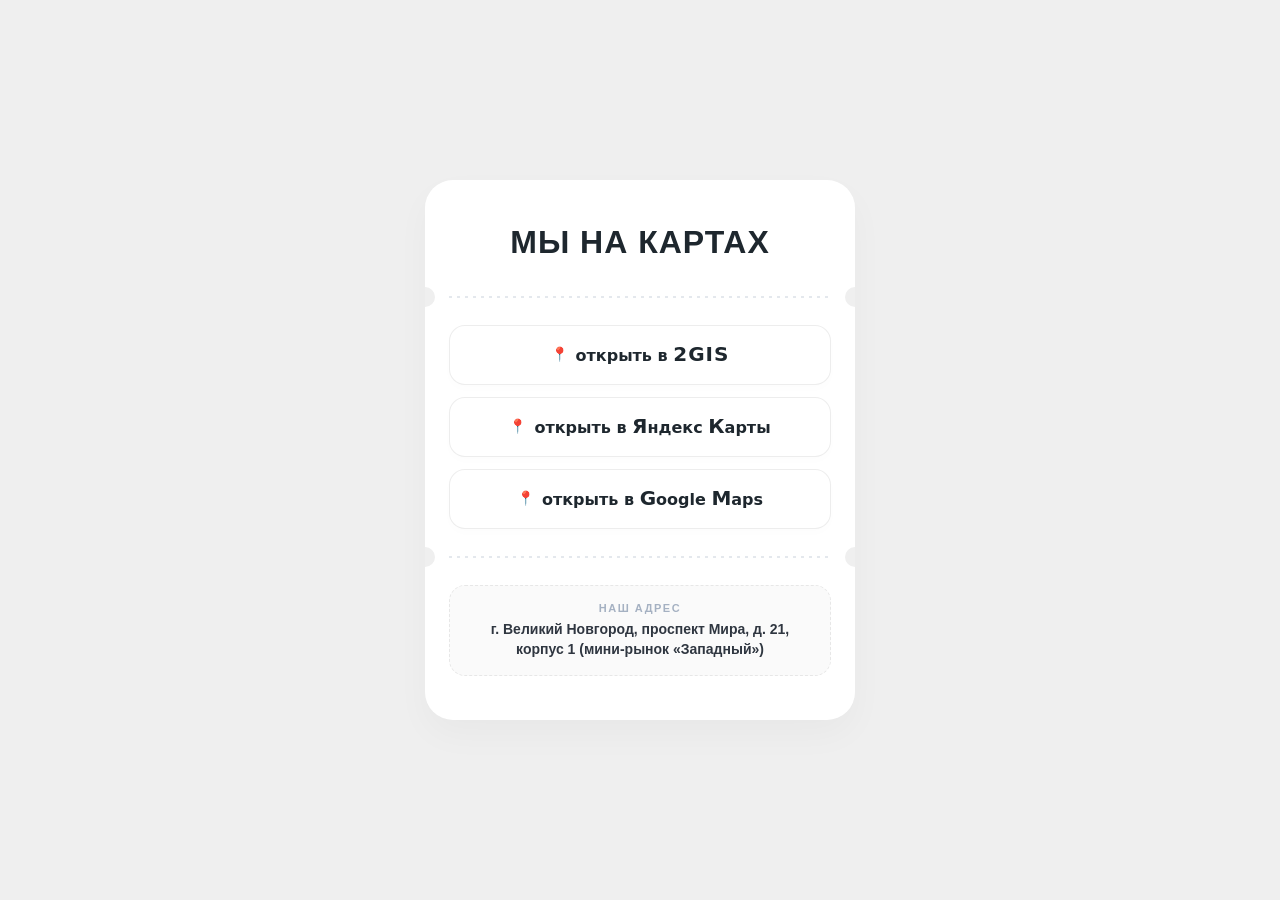
==== maps.html @ e031598d "Add files via upload" ====
<!DOCTYPE html>
<html lang="ru">
<head>
    <meta charset="UTF-8">
    <meta name="viewport" content="width=device-width, initial-scale=1.0, viewport-fit=cover">
    <title>MAVKA | Как нас найти</title>

    <!-- Определяем качество интернета ДО загрузки картинок.
         net-slow  — слабая связь: значки не летают, следов нет.
         net-awful — совсем плохая связь (2G / экономия трафика): значки не грузятся вообще. -->
    <script>
        (function () {
            var c = navigator.connection || navigator.mozConnection || navigator.webkitConnection;
            var t = c && c.effectiveType;
            var awful = !!c && (c.saveData || t === 'slow-2g' || t === '2g' || (c.downlink && c.downlink < 0.4));
            var slow = awful || (!!c && (t === '3g' || (c.downlink && c.downlink < 1.2) || (c.rtt && c.rtt > 600)));
            var d = document.documentElement;
            if (awful) d.classList.add('net-awful');
            if (slow) d.classList.add('net-slow');
            window.__net = { awful: awful, slow: slow, imgSlow: false };
        })();
    </script>

    <!-- Шрифт Soyuz Grotesk: прямое подключение CSS с CDN (вместо сломанного @import) -->
    <link rel="preconnect" href="https://fonts.cdnfonts.com" crossorigin>
    <link rel="stylesheet" href="https://fonts.cdnfonts.com/css/soyuz-grotesk" media="print" onload="this.media='all'">
    <noscript><link rel="stylesheet" href="https://fonts.cdnfonts.com/css/soyuz-grotesk"></noscript>

    <style>
        :root {
            --accent: #dedf8b;                          /* тот самый «красивый зелёный» при наведении */
            --ink: #1e272e;
            --s: clamp(70px, 21vw, 100px);              /* базовый размер значка (зависит от ширины экрана) */
            --cpad: clamp(16px, 5vw, 24px);             /* внутренний отступ карточки */
        }

        * { -webkit-tap-highlight-color: transparent; }

        html { -webkit-text-size-adjust: 100%; text-size-adjust: 100%; overflow-x: hidden; }

        body {
            font-family: 'Segoe UI', Tahoma, Geneva, Verdana, sans-serif;
            /* Тот самый чистый светлый оттенок #efefef */
            background-color: #efefef;
            margin: 0;
            /* по бокам оставляем место, чтобы увеличенные значки не уходили за экран */
            padding: max(40px, env(safe-area-inset-top)) calc(var(--s) * 0.55 + 6px)
                     max(40px, env(safe-area-inset-bottom));
            display: flex;
            justify-content: center;
            align-items: center;
            min-height: 100vh;
            min-height: 100dvh;
            box-sizing: border-box;
            overflow-x: hidden;
        }

        /* Общий контейнер для карточки и летающего 3D-декора */
        .page-wrapper {
            position: relative;
            z-index: 1;
            width: 100%;
            max-width: 430px;
        }

        /* Главная белая карточка-билет.
           overflow НЕ скрываем: значки привязаны к её секциям и выходят за края.
           Боковые вырезы обрезаются самой линией перфорации (см. ниже). */
        .container {
            width: 100%;
            background: #ffffff;
            padding: 44px var(--cpad);
            border-radius: 28px;
            box-shadow: 0 15px 35px rgba(0, 0, 0, 0.03);
            box-sizing: border-box;
            position: relative;
            z-index: 2;
        }

        /* Верхний заголовок */
        .brand-header-group {
            margin-bottom: 24px;
            text-align: center;
        }

        .brand-title {
            font-family: 'Soyuz Grotesk', 'Arial Black', sans-serif;
            font-size: clamp(24px, 7.4vw, 32px);
            font-weight: 900;
            text-transform: uppercase;
            letter-spacing: 1px;
            color: var(--ink);
            margin: 0;
        }

        /* Линия перфорации с «укусами» по краям. Две линии = четыре выреза */
        .ticket-perforation {
            display: block;
            height: 24px;
            margin: 16px calc(var(--cpad) * -1) !important;
            position: relative;
            background: transparent;
            overflow: hidden;              /* обрезает вырезы ровно по краю карточки */
        }

        .ticket-perforation::before {
            content: '';
            position: absolute;
            left: var(--cpad);
            right: var(--cpad);
            top: 50%;
            transform: translateY(-50%);
            height: 2px;
            background-image: linear-gradient(to right, #a5b1c2 35%, transparent 35%);
            background-size: 8px 2px;
            background-repeat: repeat-x;
            opacity: 0.3;
        }

        /* Вырезы сливаются с фоном #efefef */
        .ticket-perforation::after, .ticket-perforation-right {
            content: '';
            position: absolute;
            top: 50%;
            transform: translate(-50%, -50%);
            width: 20px;
            height: 20px;
            background: #efefef;
            border-radius: 50%;
        }
        .ticket-perforation::after { left: 0; }
        .ticket-perforation-right { right: -20px; }

        /* Блок с кнопками-плашками (от него отсчитываются значки карт) */
        .links-wrapper {
            position: relative;
            display: flex;
            flex-direction: column;
            gap: 12px;
        }

        /* Стиль плашек выбора: текст строго по центру */
        .link-btn {
            font-family: 'Segoe UI', system-ui, sans-serif;
            display: flex;
            align-items: center;
            justify-content: center;
            text-align: center;
            gap: 8px;
            padding: 18px 10px;
            text-decoration: none;
            background: #ffffff;
            color: var(--ink);
            font-size: clamp(12px, 3.5vw, 16px);   /* подпись подстраивается под ширину экрана */
            font-weight: 700;
            line-height: 1.25;
            border-radius: 16px;
            border: 1px solid rgba(0, 0, 0, 0.07);
            box-shadow: 0 4px 10px rgba(0, 0, 0, 0.01);
            transition: background-color 0.3s ease, border-color 0.3s ease,
                        box-shadow 0.3s ease, transform 0.3s ease;
            cursor: pointer;
            box-sizing: border-box;
            min-width: 0;
        }

        /* Иконка-пин внутри плашки */
        .link-btn::before {
            content: '📍';
            font-size: 14px;
        }

        /* Подпись целиком одним блоком, чтобы flex не разрывал слова */
        .link-btn .label { display: inline-block; text-wrap: balance; }
        /* 2GIS: заглавные и крупнее */
        .link-btn .big {
            font-size: 1.25em;
            letter-spacing: 0.05em;
            text-transform: uppercase;
            line-height: 1;
                }
        /* Яндекс Карты / Google Maps: первые буквы крупнее */
        .link-btn .cap {
            font-size: 1.25em;
            line-height: 1;
                   }

        /* Наведение и тап: тот же красивый #dedf8b, что и на основном сайте, текст остаётся тёмным */
        .link-btn:hover,
        .link-btn:focus-visible,
        .link-btn:active {
            background-color: #dedf8b !important;
            color: #1e272e !important;
            border-color: rgba(30, 39, 46, 0.12);
        }
        .link-btn:hover,
        .link-btn:focus-visible {
            box-shadow: 0 8px 20px rgba(222, 223, 139, 0.45);
            transform: translateY(-2px);
            outline: none;
        }
        .link-btn:active { transform: translateY(1px); }

        /* Нижнее окошко с адресом */
        .address-block {
            background: rgba(0, 0, 0, 0.02);
            border-radius: 16px;
            padding: 16px 20px;
            text-align: center;
            border: 1px dashed rgba(0, 0, 0, 0.08);
        }

        .address-title {
            font-size: 11px;
            text-transform: uppercase;
            letter-spacing: 1.5px;
            color: #a5b1c2;
            font-weight: 700;
            margin-bottom: 6px;
        }

        .address-text {
            font-size: 14px;
            color: #2f3640;
            line-height: 1.4;
            font-weight: 600;
        }

        /* ==========================================================================
           ЗНАЧКИ: плавное парение (+ 3D-разворот у значков карт)
           Три слоя, чтобы анимации не перебивали друг друга:
           .decor-container — место на странице,
           .decor-float     — плавное парение (translate + rotate),
           .decor-card      — разворот на 180° при наведении (только у .flip).
           Значки карт привязаны к блоку кнопок, поэтому не закрывают вырезы на линиях.
           ========================================================================== */
        .decor-container {
            position: absolute;
            width: var(--s);
            height: var(--s);
            z-index: 3;                /* все значки поверх белой карточки */
            pointer-events: none;
            opacity: 0;
            transition: opacity 0.6s ease;
        }
        .decor-container.is-ready { opacity: 1; }

        .decor-float {
            width: 100%;
            height: 100%;
            perspective: 600px;
            will-change: translate, rotate;
            /* две независимые медленные волны с разным периодом — движение выглядит живым, без рывков */
            animation:
                drift  var(--dur, 7s)  ease-in-out var(--del, 0s) infinite alternate,
                sway   var(--rdur, 9s) ease-in-out var(--del, 0s) infinite alternate;
        }

        .decor-card {
            width: 100%;
            height: 100%;
            position: relative;
            transform-style: preserve-3d;
            transition: transform 0.85s cubic-bezier(0.45, 0.05, 0.2, 1);
            will-change: transform;
        }

        .face {
            position: absolute;
            inset: 0;
            -webkit-backface-visibility: hidden;
            backface-visibility: hidden;
            display: flex;
            justify-content: center;
            align-items: center;
        }
        .face img {
            width: 100%;
            height: 100%;
            object-fit: contain;
            filter: drop-shadow(0 8px 16px rgba(0, 0, 0, 0.08));
            -webkit-user-drag: none;
        }
        .face.back { transform: rotateY(180deg); }

        @keyframes drift {
            from { translate: 0 0; }
            to   { translate: var(--ax, 6px) var(--ay, -12px); }
        }
        @keyframes sway {
            from { rotate: var(--r0, -3deg); }
            to   { rotate: var(--r1, 4deg); }
        }

        /* Позиции (размеры считаются от --s, то есть от ширины экрана).
           Значки внутри блока кнопок сдвигаем ещё на --cpad, чтобы они стояли от края карточки. */

        /* i1 — Клевер, левый верхний угол карточки (не меняется) */
        .i1 { width: calc(var(--s) * 1.1);  height: calc(var(--s) * 1.1);
              top: calc(var(--s) * -0.35);  left: calc(var(--s) * -0.38);
              --dur: 7.5s; --rdur: 10s; --del: 0s;     --ax: 5px;  --ay: -11px; --r0: -4deg; --r1: 3deg; }

        /* i2 — 2ГИС, слева у кнопок, крупнее остальных (меняется) */
        .i2 { width: calc(var(--s) * 1.2); height: calc(var(--s) * 1.2);
              top: 2px; left: calc(var(--cpad) * -1 - var(--s) * 0.55);
              --dur: 8.5s; --rdur: 11s; --del: -2s;    --ax: -6px; --ay: -13px; --r0: 3deg;  --r1: -4deg; }

        /* i3 — Яндекс, справа вверху у кнопок (меняется) */
        .i3 { top: 0; right: calc(var(--cpad) * -1 - var(--s) * 0.42);
              --dur: 6.5s; --rdur: 9s;  --del: -3.5s;  --ax: 7px;  --ay: -10px; --r0: -3deg; --r1: 5deg; }

        /* i4 — Плюс, слева на уровне кнопки Google, как и был (не меняется) */
        .i4 { width: calc(var(--s) * 0.88); height: calc(var(--s) * 0.88);
              bottom: -8px; left: calc(var(--cpad) * -1 - var(--s) * 0.4);
              --dur: 9s;   --rdur: 12s; --del: -5s;    --ax: 5px;  --ay: -12px; --r0: 4deg;  --r1: -3deg; }

        /* i5 — Google, справа внизу у кнопок (меняется) */
        .i5 { bottom: -2px; right: calc(var(--cpad) * -1 - var(--s) * 0.42);
              --dur: 7s;   --rdur: 10.5s; --del: -1s;  --ax: -5px; --ay: -11px; --r0: -4deg; --r1: 4deg; }

        /* i6 — дополнительный клевер, правый верхний угол карточки (не меняется) */
        .i6 { width: calc(var(--s) * 0.8);  height: calc(var(--s) * 0.8);
              top: calc(var(--s) * -0.3);   right: calc(var(--s) * -0.34);
              --dur: 8s;   --rdur: 11.5s; --del: -2.5s; --ax: -5px; --ay: -10px; --r0: 5deg; --r1: -3deg; }

        /* i7 — дополнительный клевер, правый нижний угол карточки, чуть приподнят (не меняется) */
        .i7 { width: calc(var(--s) * 0.8);  height: calc(var(--s) * 0.8);
              bottom: calc(var(--s) * -0.14); right: calc(var(--s) * -0.36);
              --dur: 9.5s; --rdur: 10s;  --del: -4s;   --ax: 5px;  --ay: -9px;  --r0: -5deg; --r1: 3deg; }

        /* Совсем плохой интернет: значков нет вообще. Слабый интернет / «меньше движения»: значки стоят на месте */
        html.net-awful .decor-container { display: none; }
        html.net-slow .decor-float { animation: none; }
        @media (prefers-reduced-motion: reduce) {
            .decor-float { animation: none; }
            .decor-card, .link-btn { transition-duration: 0.01s; }
        }

        /* ==========================================================================
           СЛЕДЫ НА ФОНЕ: обувь, птичьи лапки, кошачьи лапки, копыта.
           Длина троп и их количество считаются от размера экрана (в скрипте).
           Появляются цепочкой и плавно тают. Только при хорошем интернете.
           ========================================================================== */
        .trails {
            position: fixed;
            inset: 0;
            z-index: 0;
            pointer-events: none;
            overflow: hidden;
        }
        .print {
            position: absolute;
            color: #6f7a85;
            opacity: 0;
            animation: printLife var(--life, 5200ms) ease-in-out both;
        }
        .print svg { display: block; }
        @keyframes printLife {
            0%   { opacity: 0; }
            18%  { opacity: 0.24; }
            60%  { opacity: 0.24; }
            100% { opacity: 0; }
        }
        html.net-slow .trails, html.net-awful .trails { display: none; }
        @media (prefers-reduced-motion: reduce) { .trails { display: none; } }
    </style>
</head>
<body>

    <!-- Формы следов (рисуются прямо в коде, из интернета ничего не грузится) -->
    <svg width="0" height="0" style="position:absolute" aria-hidden="true" focusable="false">
        <!-- подошва человека -->
        <symbol id="p-shoe" viewBox="0 0 20 35">
            <path fill="currentColor" d="M10 1c4.6 0 7.5 5 7.5 12 0 4.5-2 7.5-3.5 9H6C4.5 20.5 2.5 17.5 2.5 13 2.5 6 5.4 1 10 1z"/>
            <path fill="currentColor" d="M6.5 25.5c0-1.2 1.6-1.8 3.5-1.8s3.5.6 3.5 1.8c0 3-.8 8.5-3.5 8.5s-3.5-5.5-3.5-8.5z"/>
        </symbol>
        <!-- птичья лапка -->
        <symbol id="p-bird" viewBox="0 0 24 24">
            <path fill="none" stroke="currentColor" stroke-width="2" stroke-linecap="round" d="M12 15V2M12 15L4 7M12 15L20 7M12 15v7"/>
        </symbol>
        <!-- кошачья лапка -->
        <symbol id="p-cat" viewBox="0 0 24 24">
            <ellipse fill="currentColor" cx="12" cy="17" rx="5.5" ry="4.5"/>
            <circle fill="currentColor" cx="5.5" cy="11" r="2.2"/>
            <circle fill="currentColor" cx="9.5" cy="6.5" r="2.3"/>
            <circle fill="currentColor" cx="14.5" cy="6.5" r="2.3"/>
            <circle fill="currentColor" cx="18.5" cy="11" r="2.2"/>
        </symbol>
        <!-- раздвоенное копыто -->
        <symbol id="p-hoof" viewBox="0 0 24 24">
            <path fill="currentColor" d="M10 3c-3 0-5 4-5 9s1.5 8 4 9c1 .4 1.5-.5 1.5-1.5V5c0-1.2-.2-2-.5-2z"/>
            <path fill="currentColor" d="M14 3c3 0 5 4 5 9s-1.5 8-4 9c-1 .4-1.5-.5-1.5-1.5V5c0-1.2.2-2 .5-2z"/>
        </symbol>
    </svg>

    <div class="trails" id="trails" aria-hidden="true"></div>

    <div class="page-wrapper">

        <!-- Основной контент карточки. Значки лежат внутри секций, к которым привязаны.
             Прямые ссылки лежат в data-src: так на совсем плохом интернете они вообще не запрашиваются -->
        <div class="container">

            <!-- i1: клевер (не меняется) -->
            <div class="decor-container i1" aria-hidden="true">
                <div class="decor-float"><div class="decor-card">
                    <div class="face front"><img data-src="https://i.ibb.co/HpDCHxXK/image.png" alt=""></div>
                </div></div>
            </div>

            <!-- i6: доп. клевер (не меняется) -->
            <div class="decor-container i6" aria-hidden="true">
                <div class="decor-float"><div class="decor-card">
                    <div class="face front"><img data-src="https://i.ibb.co/HpDCHxXK/image.png" alt=""></div>
                </div></div>
            </div>

            <!-- i7: доп. клевер (не меняется) -->
            <div class="decor-container i7" aria-hidden="true">
                <div class="decor-float"><div class="decor-card">
                    <div class="face front"><img data-src="https://i.ibb.co/HpDCHxXK/image.png" alt=""></div>
                </div></div>
            </div>

            <div class="brand-header-group">
                <h1 class="brand-title">мы на картах</h1>
            </div>

            <!-- ЛИНИЯ 1 -->
            <div class="ticket-perforation"><div class="ticket-perforation-right"></div></div>

            <!-- СПИСОК КАРТ. data-logo — картинка, в которую превращаются значки карт при наведении -->
            <div class="links-wrapper">

                <!-- i4: плюсик (не меняется), слева на уровне кнопки Google -->
                <div class="decor-container i4" aria-hidden="true">
                    <div class="decor-float"><div class="decor-card">
                        <div class="face front"><img data-src="https://i.ibb.co/hxLq6kHY/image.png" alt=""></div>
                    </div></div>
                </div>

                <!-- i2: 2ГИС (меняется) -->
                <div class="decor-container i2 flip" aria-hidden="true">
                    <div class="decor-float"><div class="decor-card">
                        <div class="face front"><img data-src="https://i.ibb.co/Q77zjGT3/2.png" alt=""></div>
                        <div class="face back"><img data-src="https://i.ibb.co/Q77zjGT3/2.png" alt=""></div>
                    </div></div>
                </div>

                <!-- i3: Яндекс (меняется) -->
                <div class="decor-container i3 flip" aria-hidden="true">
                    <div class="decor-float"><div class="decor-card">
                        <div class="face front"><img data-src="https://i.ibb.co/Dg70qRtT/image.png" alt=""></div>
                        <div class="face back"><img data-src="https://i.ibb.co/Dg70qRtT/image.png" alt=""></div>
                    </div></div>
                </div>

                <!-- i5: Google (меняется) -->
                <div class="decor-container i5 flip" aria-hidden="true">
                    <div class="decor-float"><div class="decor-card">
                        <div class="face front"><img data-src="https://i.ibb.co/FLQVkh8W/image.png" alt=""></div>
                        <div class="face back"><img data-src="https://i.ibb.co/FLQVkh8W/image.png" alt=""></div>
                    </div></div>
                </div>

                <a href="https://2gis.ru/v_novgorod/firm/70000001055777102?m=31.235505%2C58.531176%2F18.86" target="_blank" rel="noopener" class="link-btn" data-type="2gis"
                   data-logo="https://i.ibb.co/Q77zjGT3/2.png"><span class="label">открыть в <span class="big">2GIS</span></span></a>
                <a href="https://yandex.ru/maps/org/shaik_53/170111741897/?ll=31.235458%2C58.531254&z=15" target="_blank" rel="noopener" class="link-btn" data-type="yandex"
                   data-logo="https://i.ibb.co/Dg70qRtT/image.png"><span class="label">открыть в <span class="cap">Я</span>ндекс <span class="cap">К</span>арты</span></a>
                <a href="https://www.google.ru/maps/@58.5311487,31.2354546,64m/data=!3m1!1e3?hl=ru&entry=ttu&g_ep=EgoyMDI2MTEwOC4wIKXMDSoASAFQAw%3D%3D" target="_blank" rel="noopener" class="link-btn" data-type="google"
                   data-logo="https://i.ibb.co/FLQVkh8W/image.png"><span class="label">открыть в <span class="cap">G</span>oogle <span class="cap">M</span>aps</span></a>
            </div>

            <!-- ЛИНИЯ 2 -->
            <div class="ticket-perforation"><div class="ticket-perforation-right"></div></div>

            <!-- БЛОК С АДРЕСОМ -->
            <div class="address-block">
                <div class="address-title">Наш адрес</div>
                <div class="address-text">
                    г. Великий Новгород, проспект Мира, д. 21,        
корпус 1 (мини-рынок «Западный»)
                </div>
            </div>

        </div>
    </div>

    <script>
        (function () {
            var net = window.__net || {};
            var reduceMotion = window.matchMedia('(prefers-reduced-motion: reduce)').matches;
            var DUR = 850, STAGGER = 50;        // длительность разворота и «волна» между значками, мс

            function rnd(a, b) { return a + Math.random() * (b - a); }

            var all = [].slice.call(document.querySelectorAll('.decor-container'));
            // крутятся только значки карт; клевер и плюсик никогда не меняются
            var flips = all.filter(function (c) { return c.classList.contains('flip'); });
            var cards = flips.map(function (c) { return c.querySelector('.decor-card'); });
            var faces = cards.map(function (c) { return [c.querySelector('.front img'), c.querySelector('.back img')]; });
            var originals = faces.map(function (f) { return f[0].getAttribute('data-src'); });

            /* ───── Загрузка значков (не грузим при совсем плохом интернете) ───── */
            if (!net.awful) {
                all.forEach(function (box) {
                    var t0 = performance.now();
                    var imgs = [].slice.call(box.querySelectorAll('img[data-src]'));
                    imgs[0].onload = function () {
                        if (performance.now() - t0 > 2500) net.imgSlow = true;   // грузились долго = слабая связь
                        box.classList.add('is-ready');
                    };
                    imgs.forEach(function (img) { img.src = img.getAttribute('data-src'); });
                });
                // заранее прогреваем логотипы карт, чтобы при развороте они уже были в кэше
                [].forEach.call(document.querySelectorAll('.link-btn[data-logo]'), function (b) {
                    new Image().src = b.getAttribute('data-logo');
                });
            }

            /* Можно ли крутить значки.
               Раньше разворот выключался по оценке скорости связи (в том числе «картинки грузились долго»),
               и после первого круга значки переставали крутиться. Теперь вращение зависит только от того,
               загрузились ли сами значки: сам разворот трафика не требует. */
            function canFlip() {
                if (!flips.length || reduceMotion || net.awful) return false;
                return faces.every(function (f) { return f[0].complete && f[0].naturalWidth > 0; });
            }

            /* ───── Разворот: значки карт одновременно превращаются в логотип выбранной карты ─────
               Каждый разворот всегда +180° в одну сторону, а новая картинка ставится на ту сторону,
               которая сейчас скрыта, поэтому подмены не видно. */
            var angle = 0, current = null, desired = null, busy = false, locked = false;
            var waiters = [], leaveTimer = null, gone = false;

            function logoFor(type) {
                var b = document.querySelector('.link-btn[data-type="' + type + '"]');
                return b ? b.getAttribute('data-logo') : null;
            }

            function settle() {
                if (busy || current !== desired) return;
                var list = waiters; waiters = [];
                list.forEach(function (fn) { fn(); });
            }

            function step() {
                if (busy) return;
                if (current === desired) { settle(); return; }
                busy = true;
                current = desired;
                var hidden = (angle / 180 + 1) % 2;               // сторона, которая станет видимой после разворота
                var url = current ? logoFor(current) : null;
                cards.forEach(function (card, i) {
                    faces[i][hidden].src = url || originals[i];
                });
                angle += 180;
                cards.forEach(function (card, i) {
                    card.style.transitionDelay = (i * STAGGER) + 'ms';
                    card.style.transform = 'rotateY(' + angle + 'deg)';
                });
                setTimeout(function () {
                    busy = false;
                    step();
                }, DUR + (cards.length - 1) * STAGGER + 30);
            }

            function setDesired(type) {
                if (locked) return;
                if (type && !canFlip()) return;   // «вернуть как было» разрешено всегда, чтобы значки не застревали
                desired = type;
                step();
            }

            function go(href) {
                if (gone) return;
                gone = true;
                window.location.href = href;
            }

            [].forEach.call(document.querySelectorAll('.link-btn'), function (btn) {
                var type = btn.getAttribute('data-type');

                function enter() { clearTimeout(leaveTimer); setDesired(type); }
                function leave() {
                    clearTimeout(leaveTimer);
                    // небольшая пауза: при переходе с кнопки на кнопку значки не дёргаются туда-сюда
                    leaveTimer = setTimeout(function () { setDesired(null); }, 90);
                }

                btn.addEventListener('pointerenter', function (e) { if (e.pointerType === 'mouse') enter(); });
                btn.addEventListener('pointerleave', function (e) { if (e.pointerType === 'mouse') leave(); });
                btn.addEventListener('focus', enter);
                btn.addEventListener('blur', leave);

                btn.addEventListener('click', function (e) {
                    // Ctrl/Cmd/Shift-клик и средняя кнопка работают как обычная ссылка
                    if (e.button !== 0 || e.metaKey || e.ctrlKey || e.shiftKey || e.altKey) return;
                    e.preventDefault();
                    if (!canFlip()) { go(btn.href); return; }

                    clearTimeout(leaveTimer);
                    locked = false;
                    setDesired(type);
                    locked = true;                       // дальше значки не трогаем, ждём конца разворота
                    waiters.push(function () { setTimeout(function () { go(btn.href); }, 220); });
                    settle();
                });
            });

            // Возврат кнопкой «Назад» (bfcache): значки снова становятся обычными
            window.addEventListener('pageshow', function (e) {
                if (e.persisted) {
                    gone = false;
                    locked = false;
                    waiters = [];
                    desired = null;
                    step();
                }
            });

            /* ───── Следы на сером фоне ─────
               Несколько независимых «прохожих»: каждый оставляет цепочку маленьких следов,
               они плавно проявляются и тают. Работает только при хорошем интернете.
               Длина тропы и число «прохожих» считаются от размера экрана, размер самих следов фиксированный. */
            var KINDS = [
                { sym: 'p-shoe', w: 12, h: 21, stride: 34, side: 9, step: 820, min: 7, max: 22 },   // человек
                { sym: 'p-bird', w: 14, h: 14, stride: 15, side: 5, step: 360, min: 9, max: 28 },   // птица
                { sym: 'p-cat',  w: 12, h: 12, stride: 17, side: 6, step: 520, min: 8, max: 24 },   // кошка
                { sym: 'p-hoof', w: 13, h: 13, stride: 26, side: 9, step: 700, min: 7, max: 20 }    // копытное
            ];
            var LIFE = 5200;

            function spawnTrail(layer) {
                var k = KINDS[Math.floor(Math.random() * KINDS.length)];
                var vw = window.innerWidth, vh = window.innerHeight;
                var w = k.w, h = k.h, stride = k.stride, side = k.side;           // размер следов фиксированный, как раньше

                // длина тропы — доля диагонали экрана: на большом экране тропа длиннее
                var len = rnd(0.35, 0.7) * Math.hypot(vw, vh);
                var n = Math.max(k.min, Math.min(k.max, Math.round(len / stride)));

                // карточка закрывает фон: следы стартуют вне её и не рисуются под ней
                var cr = document.querySelector('.container').getBoundingClientRect();
                function hidden(px, py) {
                    return px > cr.left - 6 && px < cr.right + 6 && py > cr.top - 6 && py < cr.bottom + 6;
                }
                var x, y, tries = 0;
                do {
                    x = rnd(0.03, 0.97) * vw; y = rnd(0.03, 0.97) * vh; tries++;
                } while (hidden(x, y) && tries < 25);
                var th = Math.atan2(rnd(0.1, 0.9) * vh - y, rnd(0.1, 0.9) * vw - x);
                var made = [];

                for (var i = 0; i < n; i++) {
                    th += rnd(-0.12, 0.12);                       // тропа слегка виляет
                    var dx = Math.cos(th), dy = Math.sin(th);
                    x += dx * stride;
                    y += dy * stride;
                    var off = (i % 2 ? 1 : -1) * side / 2;        // левая / правая «нога»
                    var px = x - dy * off, py = y + dx * off;
                    if (hidden(px, py)) continue;                 // след «за карточкой» не рисуем

                    var el = document.createElement('div');
                    el.className = 'print';
                    el.style.width = w + 'px';
                    el.style.height = h + 'px';
                    el.style.left = (px - w / 2) + 'px';
                    el.style.top = (py - h / 2) + 'px';
                    el.style.transform = 'rotate(' + (th * 180 / Math.PI + 90) + 'deg)';
                    el.style.animationDelay = (i * k.step) + 'ms';
                    el.style.setProperty('--life', LIFE + 'ms');
                    el.innerHTML = '<svg width="100%" height="100%"><use href="#' + k.sym + '"></use></svg>';
                    layer.appendChild(el);
                    made.push(el);
                }

                var total = (n - 1) * k.step + LIFE;
                setTimeout(function () {
                    made.forEach(function (el) { if (el.parentNode) el.parentNode.removeChild(el); });
                }, total + 300);
                return total;
            }

            function startTrails() {
                var layer = document.getElementById('trails');
                if (!layer || net.awful || net.slow || net.imgSlow || reduceMotion) return;

                // чем больше экран, тем больше одновременных «прохожих» (от 2 до 5)
                var chains = Math.max(2, Math.min(5, Math.round(window.innerWidth * window.innerHeight / 260000)));

                function run() {
                    if (document.hidden) { setTimeout(run, 3000); return; }
                    var total = spawnTrail(layer);
                    setTimeout(run, total + rnd(1500, 4500));
                }
                for (var c = 0; c < chains; c++) setTimeout(run, 400 + c * 2600);
            }

            if (document.readyState === 'complete') startTrails();
            else window.addEventListener('load', startTrails);
        })();
    </script>
</body>
</html>
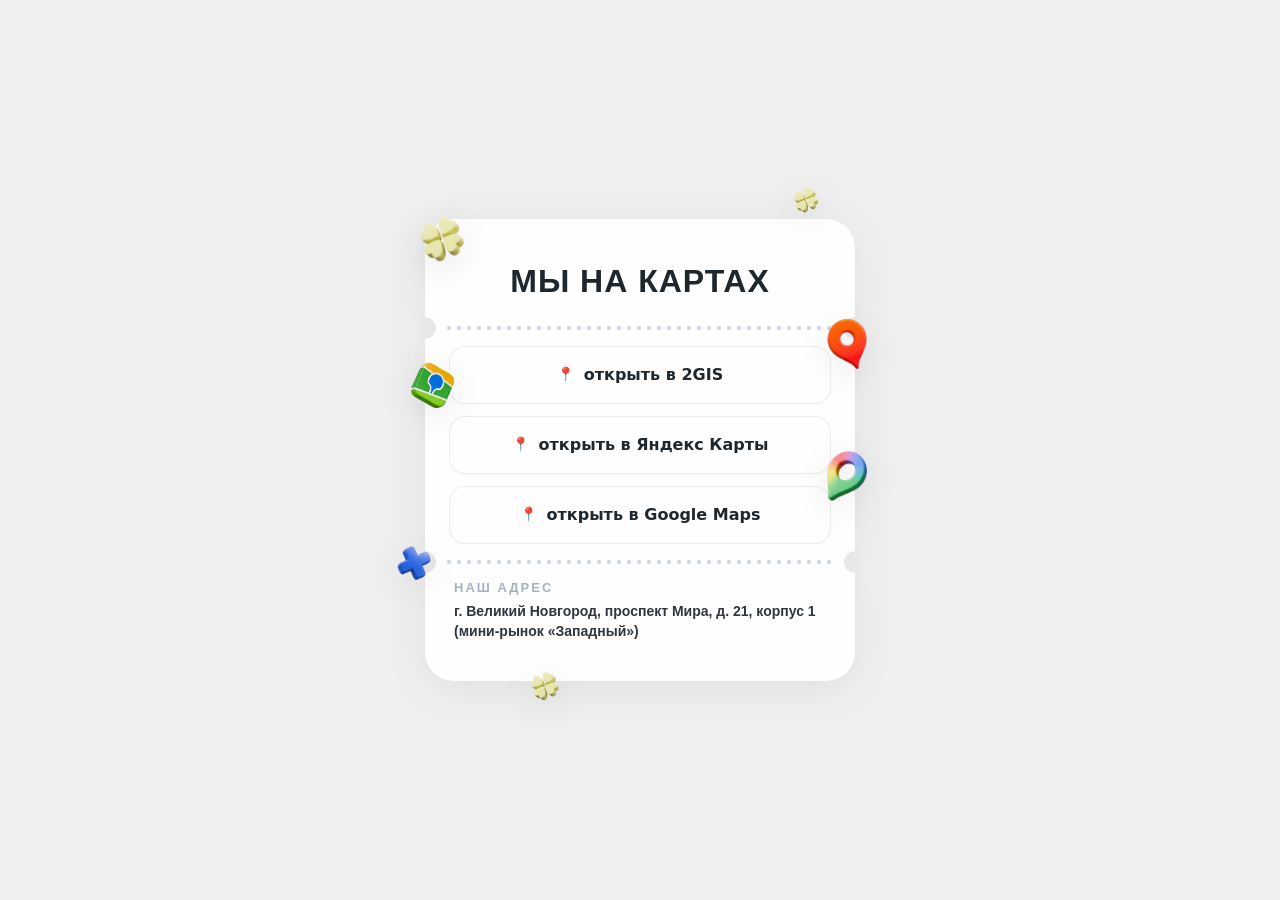
==== commit c22a370e: "Update maps.html" ====
--- a/maps.html
+++ b/maps.html
@@ -6,14 +6,14 @@
     <title>MAVKA | Как нас найти</title>
 
     <!-- Определяем качество интернета ДО загрузки картинок.
-         net-slow  — слабая связь: значки не летают, следов нет.
+         net-slow  — слабая связь: значки не летают и не крутятся, следов нет.
          net-awful — совсем плохая связь (2G / экономия трафика): значки не грузятся вообще. -->
     <script>
         (function () {
             var c = navigator.connection || navigator.mozConnection || navigator.webkitConnection;
             var t = c && c.effectiveType;
             var awful = !!c && (c.saveData || t === 'slow-2g' || t === '2g' || (c.downlink && c.downlink < 0.4));
-            var slow = awful || (!!c && (t === '3g' || (c.downlink && c.downlink < 1.2) || (c.rtt && c.rtt > 600)));
+            var slow = awful || (!!c && t === '3g');
             var d = document.documentElement;
             if (awful) d.classList.add('net-awful');
             if (slow) d.classList.add('net-slow');
@@ -30,8 +30,11 @@
         :root {
             --accent: #dedf8b;                          /* тот самый «красивый зелёный» при наведении */
             --ink: #1e272e;
-            --s: clamp(70px, 21vw, 100px);              /* базовый размер значка (зависит от ширины экрана) */
+            --paper: #fefefe;
+            --s: clamp(58px, 17vw, 100px);              /* базовый размер значка */
             --cpad: clamp(16px, 5vw, 24px);             /* внутренний отступ карточки */
+            --notch: 11px;                              /* радиус боковых «укусов» билета */
+            --radius: 28px;
         }
 
         * { -webkit-tap-highlight-color: transparent; }
@@ -40,12 +43,11 @@
 
         body {
             font-family: 'Segoe UI', Tahoma, Geneva, Verdana, sans-serif;
-            /* Тот самый чистый светлый оттенок #efefef */
             background-color: #efefef;
             margin: 0;
-            /* по бокам оставляем место, чтобы увеличенные значки не уходили за экран */
-            padding: max(40px, env(safe-area-inset-top)) calc(var(--s) * 0.55 + 6px)
-                     max(40px, env(safe-area-inset-bottom));
+            /* вокруг карточки оставляем место, чтобы увеличенные значки не уходили за экран */
+            padding: max(calc(var(--s) * 0.6), env(safe-area-inset-top)) calc(var(--s) * 0.56 + 2px)
+                     max(calc(var(--s) * 0.6), env(safe-area-inset-bottom));
             display: flex;
             justify-content: center;
             align-items: center;
@@ -55,37 +57,79 @@
             overflow-x: hidden;
         }
 
-        /* Общий контейнер для карточки и летающего 3D-декора */
+        /* Общий контейнер для карточки и летающего декора */
         .page-wrapper {
             position: relative;
-            z-index: 1;
             width: 100%;
             max-width: 430px;
         }
 
-        /* Главная белая карточка-билет.
-           overflow НЕ скрываем: значки привязаны к её секциям и выходят за края.
-           Боковые вырезы обрезаются самой линией перфорации (см. ниже). */
+        /* ───────── БИЛЕТ (так же устроен, как на основном сайте) ───────── */
+        /* обёртка: мягкая тень по реальному силуэту билета (вместе с вырезами) */
         .container {
-            width: 100%;
-            background: #ffffff;
-            padding: 44px var(--cpad);
-            border-radius: 28px;
-            box-shadow: 0 15px 35px rgba(0, 0, 0, 0.03);
-            box-sizing: border-box;
             position: relative;
             z-index: 2;
+            width: 100%;
+            box-sizing: border-box;
+            text-align: center;
+            filter: drop-shadow(0 8px 18px rgba(30, 39, 46, 0.07));
+        }
+
+        /* Секция билета: белое тело + настоящие прозрачные «укусы» по бокам через mask */
+        .seg {
+            position: relative;
+            background: var(--paper);
+            padding: 18px var(--cpad);
+            box-sizing: border-box;
+            --cut-tl: radial-gradient(circle at 0 0,       #0000 calc(var(--notch) - .5px), #000 var(--notch));
+            --cut-tr: radial-gradient(circle at 100% 0,    #0000 calc(var(--notch) - .5px), #000 var(--notch));
+            --cut-bl: radial-gradient(circle at 0 100%,    #0000 calc(var(--notch) - .5px), #000 var(--notch));
+            --cut-br: radial-gradient(circle at 100% 100%, #0000 calc(var(--notch) - .5px), #000 var(--notch));
+            -webkit-mask-image: var(--cut-tl), var(--cut-tr), var(--cut-bl), var(--cut-br);
+            mask-image: var(--cut-tl), var(--cut-tr), var(--cut-bl), var(--cut-br);
+            -webkit-mask-composite: source-in;
+            mask-composite: intersect;
+        }
+        .seg--first {
+            border-radius: var(--radius) var(--radius) 0 0;
+            padding-top: 44px;
+            padding-bottom: 28px;
+            -webkit-mask-image: var(--cut-bl), var(--cut-br);
+            mask-image: var(--cut-bl), var(--cut-br);
+        }
+        .seg--last {
+            border-radius: 0 0 var(--radius) var(--radius);
+            padding-bottom: 40px;
+            -webkit-mask-image: var(--cut-tl), var(--cut-tr);
+            mask-image: var(--cut-tl), var(--cut-tr);
+        }
+
+        /* Пунктир перфорации разрезан по шву на две половинки */
+        .seg:not(.seg--first)::before,
+        .seg:not(.seg--last)::after {
+            content: '';
+            position: absolute;
+            left: calc(var(--notch) + 8px);
+            right: calc(var(--notch) + 8px);
+            height: 2px;
+            background-size: 10px 100%;
+            background-repeat: repeat-x;
+            opacity: 0.5;
+            pointer-events: none;
+        }
+        .seg:not(.seg--first)::before {
+            top: 0;
+            background-image: radial-gradient(circle at 50% 0, #a5b1c2 1.9px, transparent 2.4px);
+        }
+        .seg:not(.seg--last)::after {
+            bottom: 0;
+            background-image: radial-gradient(circle at 50% 100%, #a5b1c2 1.9px, transparent 2.4px);
         }
 
         /* Верхний заголовок */
-        .brand-header-group {
-            margin-bottom: 24px;
-            text-align: center;
-        }
-
         .brand-title {
             font-family: 'Soyuz Grotesk', 'Arial Black', sans-serif;
-            font-size: clamp(24px, 7.4vw, 32px);
+            font-size: clamp(22px, 6.6vw, 32px);
             font-weight: 900;
             text-transform: uppercase;
             letter-spacing: 1px;
@@ -93,65 +137,26 @@
             margin: 0;
         }
 
-        /* Линия перфорации с «укусами» по краям. Две линии = четыре выреза */
-        .ticket-perforation {
-            display: block;
-            height: 24px;
-            margin: 16px calc(var(--cpad) * -1) !important;
-            position: relative;
-            background: transparent;
-            overflow: hidden;              /* обрезает вырезы ровно по краю карточки */
-        }
-
-        .ticket-perforation::before {
-            content: '';
-            position: absolute;
-            left: var(--cpad);
-            right: var(--cpad);
-            top: 50%;
-            transform: translateY(-50%);
-            height: 2px;
-            background-image: linear-gradient(to right, #a5b1c2 35%, transparent 35%);
-            background-size: 8px 2px;
-            background-repeat: repeat-x;
-            opacity: 0.3;
-        }
-
-        /* Вырезы сливаются с фоном #efefef */
-        .ticket-perforation::after, .ticket-perforation-right {
-            content: '';
-            position: absolute;
-            top: 50%;
-            transform: translate(-50%, -50%);
-            width: 20px;
-            height: 20px;
-            background: #efefef;
-            border-radius: 50%;
-        }
-        .ticket-perforation::after { left: 0; }
-        .ticket-perforation-right { right: -20px; }
-
-        /* Блок с кнопками-плашками (от него отсчитываются значки карт) */
+        /* Блок с кнопками-плашками */
         .links-wrapper {
-            position: relative;
             display: flex;
             flex-direction: column;
             gap: 12px;
         }
 
-        /* Стиль плашек выбора: текст строго по центру */
+        /* Плашки выбора: текст строго по центру */
         .link-btn {
             font-family: 'Segoe UI', system-ui, sans-serif;
             display: flex;
             align-items: center;
             justify-content: center;
             text-align: center;
-            gap: 8px;
-            padding: 18px 10px;
+            gap: 10px;
+            padding: 18px 14px;
             text-decoration: none;
-            background: #ffffff;
+            background: var(--paper);
             color: var(--ink);
-            font-size: clamp(12px, 3.5vw, 16px);   /* подпись подстраивается под ширину экрана */
+            font-size: 16px;
             font-weight: 700;
             line-height: 1.25;
             border-radius: 16px;
@@ -163,27 +168,7 @@
             box-sizing: border-box;
             min-width: 0;
         }
-
-        /* Иконка-пин внутри плашки */
-        .link-btn::before {
-            content: '📍';
-            font-size: 14px;
-        }
-
-        /* Подпись целиком одним блоком, чтобы flex не разрывал слова */
-        .link-btn .label { display: inline-block; text-wrap: balance; }
-        /* 2GIS: заглавные и крупнее */
-        .link-btn .big {
-            font-size: 1.25em;
-            letter-spacing: 0.05em;
-            text-transform: uppercase;
-            line-height: 1;
-                }
-        /* Яндекс Карты / Google Maps: первые буквы крупнее */
-        .link-btn .cap {
-            font-size: 1.25em;
-            line-height: 1;
-                   }
+        .link-btn::before { content: '📍'; font-size: 14px; }
 
         /* Наведение и тап: тот же красивый #dedf8b, что и на основном сайте, текст остаётся тёмным */
         .link-btn:hover,
@@ -201,44 +186,36 @@
         }
         .link-btn:active { transform: translateY(1px); }
 
-        /* Нижнее окошко с адресом */
-        .address-block {
-            background: rgba(0, 0, 0, 0.02);
-            border-radius: 16px;
-            padding: 16px 20px;
-            text-align: center;
-            border: 1px dashed rgba(0, 0, 0, 0.08);
-        }
-
-        .address-title {
-            font-size: 11px;
+        /* «Наш адрес» — без плашки, как заголовки разделов на основном сайте, и выровнен влево */
+        .category-title {
+            font-family: 'Tahoma', sans-serif;
+            font-size: 13px;
+            font-weight: 700;
             text-transform: uppercase;
-            letter-spacing: 1.5px;
+            letter-spacing: 2px;
             color: #a5b1c2;
-            font-weight: 700;
-            margin-bottom: 6px;
-        }
-
+            margin: 0 0 6px 0;
+            text-align: left;
+            padding-left: 5px;
+        }
         .address-text {
             font-size: 14px;
             color: #2f3640;
-            line-height: 1.4;
+            line-height: 1.45;
             font-weight: 600;
+            text-align: left;
+            padding-left: 5px;
         }
 
         /* ==========================================================================
-           ЗНАЧКИ: плавное парение (+ 3D-разворот у значков карт)
-           Три слоя, чтобы анимации не перебивали друг друга:
-           .decor-container — место на странице,
-           .decor-float     — плавное парение (translate + rotate),
-           .decor-card      — разворот на 180° при наведении (только у .flip).
-           Значки карт привязаны к блоку кнопок, поэтому не закрывают вырезы на линиях.
+           ЗНАЧКИ: плавное парение + 3D-разворот
+           .decor-container — место на странице, .decor-float — парение, .decor-card — разворот
            ========================================================================== */
         .decor-container {
             position: absolute;
             width: var(--s);
             height: var(--s);
-            z-index: 3;                /* все значки поверх белой карточки */
+            z-index: 3;                /* все значки, включая клевер, поверх белой карточки */
             pointer-events: none;
             opacity: 0;
             transition: opacity 0.6s ease;
@@ -250,18 +227,17 @@
             height: 100%;
             perspective: 600px;
             will-change: translate, rotate;
-            /* две независимые медленные волны с разным периодом — движение выглядит живым, без рывков */
             animation:
                 drift  var(--dur, 7s)  ease-in-out var(--del, 0s) infinite alternate,
                 sway   var(--rdur, 9s) ease-in-out var(--del, 0s) infinite alternate;
         }
 
+        /* разворот рулит скрипт (пружина), поэтому CSS-transition тут нет */
         .decor-card {
             width: 100%;
             height: 100%;
             position: relative;
             transform-style: preserve-3d;
-            transition: transform 0.85s cubic-bezier(0.45, 0.05, 0.2, 1);
             will-change: transform;
         }
 
@@ -292,290 +268,274 @@
             to   { rotate: var(--r1, 4deg); }
         }
 
-        /* Позиции (размеры считаются от --s, то есть от ширины экрана).
-           Значки внутри блока кнопок сдвигаем ещё на --cpad, чтобы они стояли от края карточки. */
-
-        /* i1 — Клевер, левый верхний угол карточки (не меняется) */
+        /* Позиции и характер движения (размеры считаются от --s) */
         .i1 { width: calc(var(--s) * 1.1);  height: calc(var(--s) * 1.1);
               top: calc(var(--s) * -0.35);  left: calc(var(--s) * -0.38);
-              --dur: 7.5s; --rdur: 10s; --del: 0s;     --ax: 5px;  --ay: -11px; --r0: -4deg; --r1: 3deg; }
-
-        /* i2 — 2ГИС, слева у кнопок, крупнее остальных (меняется) */
-        .i2 { width: calc(var(--s) * 1.2); height: calc(var(--s) * 1.2);
-              top: 2px; left: calc(var(--cpad) * -1 - var(--s) * 0.55);
-              --dur: 8.5s; --rdur: 11s; --del: -2s;    --ax: -6px; --ay: -13px; --r0: 3deg;  --r1: -4deg; }
-
-        /* i3 — Яндекс, справа вверху у кнопок (меняется) */
-        .i3 { top: 0; right: calc(var(--cpad) * -1 - var(--s) * 0.42);
-              --dur: 6.5s; --rdur: 9s;  --del: -3.5s;  --ax: 7px;  --ay: -10px; --r0: -3deg; --r1: 5deg; }
-
-        /* i4 — Плюс, слева на уровне кнопки Google, как и был (не меняется) */
+              --dur: 7.5s; --rdur: 10s; --del: 0s;     --ax: 5px;  --ay: -11px; --r0: -4deg; --r1: 3deg; }   /* Клевер */
+        .i2 { width: calc(var(--s) * 1.2);  height: calc(var(--s) * 1.2);
+              top: calc(var(--s) * 1.05);   left: calc(var(--s) * -0.5);
+              --dur: 8.5s; --rdur: 11s; --del: -2s;    --ax: -6px; --ay: -13px; --r0: 3deg;  --r1: -4deg; }  /* 2ГИС (крупнее) */
+        .i3 { top: calc(var(--s) * 0.75);   right: calc(var(--s) * -0.42);
+              --dur: 6.5s; --rdur: 9s;  --del: -3.5s;  --ax: 7px;  --ay: -10px; --r0: -3deg; --r1: 5deg; }   /* Яндекс */
         .i4 { width: calc(var(--s) * 0.88); height: calc(var(--s) * 0.88);
-              bottom: -8px; left: calc(var(--cpad) * -1 - var(--s) * 0.4);
-              --dur: 9s;   --rdur: 12s; --del: -5s;    --ax: 5px;  --ay: -12px; --r0: 4deg;  --r1: -3deg; }
-
-        /* i5 — Google, справа внизу у кнопок (меняется) */
-        .i5 { bottom: -2px; right: calc(var(--cpad) * -1 - var(--s) * 0.42);
-              --dur: 7s;   --rdur: 10.5s; --del: -1s;  --ax: -5px; --ay: -11px; --r0: -4deg; --r1: 4deg; }
-
-        /* i6 — дополнительный клевер, правый верхний угол карточки (не меняется) */
-        .i6 { width: calc(var(--s) * 0.8);  height: calc(var(--s) * 0.8);
-              top: calc(var(--s) * -0.3);   right: calc(var(--s) * -0.34);
-              --dur: 8s;   --rdur: 11.5s; --del: -2.5s; --ax: -5px; --ay: -10px; --r0: 5deg; --r1: -3deg; }
-
-        /* i7 — дополнительный клевер, правый нижний угол карточки, чуть приподнят (не меняется) */
-        .i7 { width: calc(var(--s) * 0.8);  height: calc(var(--s) * 0.8);
-              bottom: calc(var(--s) * -0.14); right: calc(var(--s) * -0.36);
-              --dur: 9.5s; --rdur: 10s;  --del: -4s;   --ax: 5px;  --ay: -9px;  --r0: -5deg; --r1: 3deg; }
-
-        /* Совсем плохой интернет: значков нет вообще. Слабый интернет / «меньше движения»: значки стоят на месте */
+              bottom: calc(var(--s) * 0.75); left: calc(var(--s) * -0.56);
+              --dur: 9s;   --rdur: 12s; --del: -5s;    --ax: 5px;  --ay: -12px; --r0: 4deg;  --r1: -3deg; }  /* Плюс */
+        .i5 { bottom: calc(var(--s) * 1.55); right: calc(var(--s) * -0.42);
+              --dur: 7s;   --rdur: 10.5s; --del: -1s;  --ax: -5px; --ay: -11px; --r0: -4deg; --r1: 4deg; }  /* Google */
+        .i6 { width: calc(var(--s) * 0.62); height: calc(var(--s) * 0.62);
+              top: calc(var(--s) * -0.5);   right: calc(var(--s) * 0.18);
+              --dur: 8s;   --rdur: 11.5s; --del: -4s;  --ax: -4px; --ay: -9px;  --r0: 5deg;  --r1: -4deg; }  /* Клевер №2 */
+        .i7 { width: calc(var(--s) * 0.7);  height: calc(var(--s) * 0.7);
+              bottom: calc(var(--s) * -0.4); left: calc(var(--s) * 0.85);
+              --dur: 9.5s; --rdur: 13s; --del: -6s;    --ax: 5px;  --ay: -8px;  --r0: -5deg; --r1: 4deg; }  /* Клевер №3 */
+
+        /* ==========================================================================
+           ФОН: следы лапок и обуви, которые появляются и исчезают (только при хорошем интернете)
+           ========================================================================== */
+        .prints { position: fixed; inset: 0; z-index: 0; overflow: hidden; pointer-events: none; }
+        .print  { position: absolute; left: 0; top: 0; color: #a5b1c2; fill: currentColor; opacity: 0; }
+
+        /* Совсем плохой интернет: значков нет вообще. Слабый интернет / «меньше движения»: всё стоит на месте */
         html.net-awful .decor-container { display: none; }
         html.net-slow .decor-float { animation: none; }
+        html.net-slow .prints { display: none; }
         @media (prefers-reduced-motion: reduce) {
             .decor-float { animation: none; }
-            .decor-card, .link-btn { transition-duration: 0.01s; }
-        }
-
-        /* ==========================================================================
-           СЛЕДЫ НА ФОНЕ: обувь, птичьи лапки, кошачьи лапки, копыта.
-           Длина троп и их количество считаются от размера экрана (в скрипте).
-           Появляются цепочкой и плавно тают. Только при хорошем интернете.
-           ========================================================================== */
-        .trails {
-            position: fixed;
-            inset: 0;
-            z-index: 0;
-            pointer-events: none;
-            overflow: hidden;
-        }
-        .print {
-            position: absolute;
-            color: #6f7a85;
-            opacity: 0;
-            animation: printLife var(--life, 5200ms) ease-in-out both;
-        }
-        .print svg { display: block; }
-        @keyframes printLife {
-            0%   { opacity: 0; }
-            18%  { opacity: 0.24; }
-            60%  { opacity: 0.24; }
-            100% { opacity: 0; }
-        }
-        html.net-slow .trails, html.net-awful .trails { display: none; }
-        @media (prefers-reduced-motion: reduce) { .trails { display: none; } }
+            .prints { display: none; }
+            .link-btn { transition-duration: 0.01s; }
+        }
+
+        @media (max-width: 340px) {
+            .link-btn { font-size: 15px; }
+        }
     </style>
 </head>
 <body>
 
-    <!-- Формы следов (рисуются прямо в коде, из интернета ничего не грузится) -->
-    <svg width="0" height="0" style="position:absolute" aria-hidden="true" focusable="false">
-        <!-- подошва человека -->
-        <symbol id="p-shoe" viewBox="0 0 20 35">
-            <path fill="currentColor" d="M10 1c4.6 0 7.5 5 7.5 12 0 4.5-2 7.5-3.5 9H6C4.5 20.5 2.5 17.5 2.5 13 2.5 6 5.4 1 10 1z"/>
-            <path fill="currentColor" d="M6.5 25.5c0-1.2 1.6-1.8 3.5-1.8s3.5.6 3.5 1.8c0 3-.8 8.5-3.5 8.5s-3.5-5.5-3.5-8.5z"/>
+    <!-- Рисунки следов (кошачья лапка, птичья лапка, подошва) -->
+    <svg width="0" height="0" style="position:absolute" aria-hidden="true">
+        <symbol id="pr-cat" viewBox="0 0 40 40">
+            <ellipse cx="20" cy="27" rx="10" ry="8"/>
+            <ellipse cx="8"  cy="17" rx="4"  ry="5"   transform="rotate(-20 8 17)"/>
+            <ellipse cx="16" cy="9"  rx="4"  ry="5.5"/>
+            <ellipse cx="24" cy="9"  rx="4"  ry="5.5"/>
+            <ellipse cx="32" cy="17" rx="4"  ry="5"   transform="rotate(20 32 17)"/>
         </symbol>
-        <!-- птичья лапка -->
-        <symbol id="p-bird" viewBox="0 0 24 24">
-            <path fill="none" stroke="currentColor" stroke-width="2" stroke-linecap="round" d="M12 15V2M12 15L4 7M12 15L20 7M12 15v7"/>
+        <symbol id="pr-bird" viewBox="0 0 40 40">
+            <path d="M20 34 L20 6 M20 34 L6 14 M20 34 L34 14 M20 34 L20 39" fill="none" stroke="currentColor" stroke-width="3.2" stroke-linecap="round"/>
         </symbol>
-        <!-- кошачья лапка -->
-        <symbol id="p-cat" viewBox="0 0 24 24">
-            <ellipse fill="currentColor" cx="12" cy="17" rx="5.5" ry="4.5"/>
-            <circle fill="currentColor" cx="5.5" cy="11" r="2.2"/>
-            <circle fill="currentColor" cx="9.5" cy="6.5" r="2.3"/>
-            <circle fill="currentColor" cx="14.5" cy="6.5" r="2.3"/>
-            <circle fill="currentColor" cx="18.5" cy="11" r="2.2"/>
-        </symbol>
-        <!-- раздвоенное копыто -->
-        <symbol id="p-hoof" viewBox="0 0 24 24">
-            <path fill="currentColor" d="M10 3c-3 0-5 4-5 9s1.5 8 4 9c1 .4 1.5-.5 1.5-1.5V5c0-1.2-.2-2-.5-2z"/>
-            <path fill="currentColor" d="M14 3c3 0 5 4 5 9s-1.5 8-4 9c-1 .4-1.5-.5-1.5-1.5V5c0-1.2.2-2 .5-2z"/>
+        <symbol id="pr-shoe" viewBox="0 0 40 40">
+            <path d="M20 2 C28 2 32 8 31 16 C30.5 21 26 23 20 23 C14 23 9.5 21 9 16 C8 8 12 2 20 2Z"/>
+            <path d="M20 27 C26 27 29 30 28 34 C27.5 38 24.5 40 20 40 C15.5 40 12.5 38 12 34 C11 30 14 27 20 27Z"/>
         </symbol>
     </svg>
-
-    <div class="trails" id="trails" aria-hidden="true"></div>
+    <div class="prints" id="prints" aria-hidden="true"></div>
 
     <div class="page-wrapper">
 
-        <!-- Основной контент карточки. Значки лежат внутри секций, к которым привязаны.
-             Прямые ссылки лежат в data-src: так на совсем плохом интернете они вообще не запрашиваются -->
+        <!-- Декоративные значки. Картинки вшиты в страницу (таблица ICONS в конце файла), от внешних ссылок сайт не зависит.
+             data-keep — этот значок при развороте НЕ меняется (клевер и плюс) -->
+        <div class="decor-container i1" data-keep aria-hidden="true">
+            <div class="decor-float"><div class="decor-card">
+                <div class="face front"><img data-icon="clover" alt=""></div>
+                <div class="face back"><img data-icon="clover" alt=""></div>
+            </div></div>
+        </div>
+
+        <div class="decor-container i2" aria-hidden="true">
+            <div class="decor-float"><div class="decor-card">
+                <div class="face front"><img data-icon="gis" alt=""></div>
+                <div class="face back"><img data-icon="gis" alt=""></div>
+            </div></div>
+        </div>
+
+        <div class="decor-container i3" aria-hidden="true">
+            <div class="decor-float"><div class="decor-card">
+                <div class="face front"><img data-icon="yandex" alt=""></div>
+                <div class="face back"><img data-icon="yandex" alt=""></div>
+            </div></div>
+        </div>
+
+        <div class="decor-container i4" data-keep aria-hidden="true">
+            <div class="decor-float"><div class="decor-card">
+                <div class="face front"><img data-icon="plus" alt=""></div>
+                <div class="face back"><img data-icon="plus" alt=""></div>
+            </div></div>
+        </div>
+
+        <div class="decor-container i5" aria-hidden="true">
+            <div class="decor-float"><div class="decor-card">
+                <div class="face front"><img data-icon="google" alt=""></div>
+                <div class="face back"><img data-icon="google" alt=""></div>
+            </div></div>
+        </div>
+
+        <div class="decor-container i6" data-keep aria-hidden="true">
+            <div class="decor-float"><div class="decor-card">
+                <div class="face front"><img data-icon="clover" alt=""></div>
+                <div class="face back"><img data-icon="clover" alt=""></div>
+            </div></div>
+        </div>
+
+        <div class="decor-container i7" data-keep aria-hidden="true">
+            <div class="decor-float"><div class="decor-card">
+                <div class="face front"><img data-icon="clover" alt=""></div>
+                <div class="face back"><img data-icon="clover" alt=""></div>
+            </div></div>
+        </div>
+
+        <!-- Билет из трёх секций -->
         <div class="container">
 
-            <!-- i1: клевер (не меняется) -->
-            <div class="decor-container i1" aria-hidden="true">
-                <div class="decor-float"><div class="decor-card">
-                    <div class="face front"><img data-src="https://i.ibb.co/HpDCHxXK/image.png" alt=""></div>
-                </div></div>
-            </div>
-
-            <!-- i6: доп. клевер (не меняется) -->
-            <div class="decor-container i6" aria-hidden="true">
-                <div class="decor-float"><div class="decor-card">
-                    <div class="face front"><img data-src="https://i.ibb.co/HpDCHxXK/image.png" alt=""></div>
-                </div></div>
-            </div>
-
-            <!-- i7: доп. клевер (не меняется) -->
-            <div class="decor-container i7" aria-hidden="true">
-                <div class="decor-float"><div class="decor-card">
-                    <div class="face front"><img data-src="https://i.ibb.co/HpDCHxXK/image.png" alt=""></div>
-                </div></div>
-            </div>
-
-            <div class="brand-header-group">
+            <section class="seg seg--first">
                 <h1 class="brand-title">мы на картах</h1>
-            </div>
-
-            <!-- ЛИНИЯ 1 -->
-            <div class="ticket-perforation"><div class="ticket-perforation-right"></div></div>
-
-            <!-- СПИСОК КАРТ. data-logo — картинка, в которую превращаются значки карт при наведении -->
-            <div class="links-wrapper">
-
-                <!-- i4: плюсик (не меняется), слева на уровне кнопки Google -->
-                <div class="decor-container i4" aria-hidden="true">
-                    <div class="decor-float"><div class="decor-card">
-                        <div class="face front"><img data-src="https://i.ibb.co/hxLq6kHY/image.png" alt=""></div>
-                    </div></div>
+            </section>
+
+            <!-- data-icon — значок, в который превращаются все значки при наведении -->
+            <section class="seg">
+                <div class="links-wrapper">
+                    <a href="https://2gis.ru" target="_blank" rel="noopener" class="link-btn" data-type="2gis"
+                       data-icon="gis">открыть в 2GIS</a>
+                    <a href="https://yandex.ru" target="_blank" rel="noopener" class="link-btn" data-type="yandex"
+                       data-icon="yandex">открыть в Яндекс Карты</a>
+                    <a href="https://google.com" target="_blank" rel="noopener" class="link-btn" data-type="google"
+                       data-icon="google">открыть в Google Maps</a>
                 </div>
-
-                <!-- i2: 2ГИС (меняется) -->
-                <div class="decor-container i2 flip" aria-hidden="true">
-                    <div class="decor-float"><div class="decor-card">
-                        <div class="face front"><img data-src="https://i.ibb.co/Q77zjGT3/2.png" alt=""></div>
-                        <div class="face back"><img data-src="https://i.ibb.co/Q77zjGT3/2.png" alt=""></div>
-                    </div></div>
+            </section>
+
+            <section class="seg seg--last">
+                <div class="category-title">Наш адрес</div>
+                <div class="address-text">
+                    г. Великий Новгород, проспект Мира, д. 21, корпус 1 (мини-рынок «Западный»)
                 </div>
-
-                <!-- i3: Яндекс (меняется) -->
-                <div class="decor-container i3 flip" aria-hidden="true">
-                    <div class="decor-float"><div class="decor-card">
-                        <div class="face front"><img data-src="https://i.ibb.co/Dg70qRtT/image.png" alt=""></div>
-                        <div class="face back"><img data-src="https://i.ibb.co/Dg70qRtT/image.png" alt=""></div>
-                    </div></div>
-                </div>
-
-                <!-- i5: Google (меняется) -->
-                <div class="decor-container i5 flip" aria-hidden="true">
-                    <div class="decor-float"><div class="decor-card">
-                        <div class="face front"><img data-src="https://i.ibb.co/FLQVkh8W/image.png" alt=""></div>
-                        <div class="face back"><img data-src="https://i.ibb.co/FLQVkh8W/image.png" alt=""></div>
-                    </div></div>
-                </div>
-
-                <a href="https://2gis.ru/v_novgorod/firm/70000001055777102?m=31.235505%2C58.531176%2F18.86" target="_blank" rel="noopener" class="link-btn" data-type="2gis"
-                   data-logo="https://i.ibb.co/Q77zjGT3/2.png"><span class="label">открыть в <span class="big">2GIS</span></span></a>
-                <a href="https://yandex.ru/maps/org/shaik_53/170111741897/?ll=31.235458%2C58.531254&z=15" target="_blank" rel="noopener" class="link-btn" data-type="yandex"
-                   data-logo="https://i.ibb.co/Dg70qRtT/image.png"><span class="label">открыть в <span class="cap">Я</span>ндекс <span class="cap">К</span>арты</span></a>
-                <a href="https://www.google.ru/maps/@58.5311487,31.2354546,64m/data=!3m1!1e3?hl=ru&entry=ttu&g_ep=EgoyMDI2MTEwOC4wIKXMDSoASAFQAw%3D%3D" target="_blank" rel="noopener" class="link-btn" data-type="google"
-                   data-logo="https://i.ibb.co/FLQVkh8W/image.png"><span class="label">открыть в <span class="cap">G</span>oogle <span class="cap">M</span>aps</span></a>
-            </div>
-
-            <!-- ЛИНИЯ 2 -->
-            <div class="ticket-perforation"><div class="ticket-perforation-right"></div></div>
-
-            <!-- БЛОК С АДРЕСОМ -->
-            <div class="address-block">
-                <div class="address-title">Наш адрес</div>
-                <div class="address-text">
-                    г. Великий Новгород, проспект Мира, д. 21,        
-корпус 1 (мини-рынок «Западный»)
-                </div>
-            </div>
+            </section>
 
         </div>
     </div>
+
+    <!-- Значки вшиты в страницу. Исходные прямые ссылки (на случай, если понадобятся):
+         clover  — https://i.ibb.co/HpDCHxXK/image.png
+         gis     — https://i.ibb.co/Q77zjGT3/2.png
+         yandex  — https://i.ibb.co/Dg70qRtT/image.png
+         plus    — https://i.ibb.co/hxLq6kHY/image.png
+         google  — https://i.ibb.co/FLQVkh8W/image.png -->
+    <script>
+        window.ICONS = {
+            clover: '[data-uri]',
+            gis: '[data-uri]',
+            yandex: '[data-uri]',
+            plus: '[data-uri]',
+            google: '[data-uri]'
+        };
+    </script>
 
     <script>
         (function () {
             var net = window.__net || {};
             var reduceMotion = window.matchMedia('(prefers-reduced-motion: reduce)').matches;
-            var DUR = 850, STAGGER = 50;        // длительность разворота и «волна» между значками, мс
-
+
+            function animationsOff() {
+                if (net.awful || net.slow || net.imgSlow || reduceMotion) return true;
+                var c = navigator.connection || navigator.mozConnection || navigator.webkitConnection;
+                if (c) {
+                    var t = c.effectiveType;
+                    if (c.saveData || t === 'slow-2g' || t === '2g' || t === '3g') return true;
+                }
+                return false;
+            }
             function rnd(a, b) { return a + Math.random() * (b - a); }
 
-            var all = [].slice.call(document.querySelectorAll('.decor-container'));
-            // крутятся только значки карт; клевер и плюсик никогда не меняются
-            var flips = all.filter(function (c) { return c.classList.contains('flip'); });
-            var cards = flips.map(function (c) { return c.querySelector('.decor-card'); });
-            var faces = cards.map(function (c) { return [c.querySelector('.front img'), c.querySelector('.back img')]; });
-            var originals = faces.map(function (f) { return f[0].getAttribute('data-src'); });
-
             /* ───── Загрузка значков (не грузим при совсем плохом интернете) ───── */
-            if (!net.awful) {
-                all.forEach(function (box) {
-                    var t0 = performance.now();
-                    var imgs = [].slice.call(box.querySelectorAll('img[data-src]'));
-                    imgs[0].onload = function () {
-                        if (performance.now() - t0 > 2500) net.imgSlow = true;   // грузились долго = слабая связь
-                        box.classList.add('is-ready');
-                    };
-                    imgs.forEach(function (img) { img.src = img.getAttribute('data-src'); });
-                });
-                // заранее прогреваем логотипы карт, чтобы при развороте они уже были в кэше
-                [].forEach.call(document.querySelectorAll('.link-btn[data-logo]'), function (b) {
-                    new Image().src = b.getAttribute('data-logo');
-                });
-            }
-
-            /* Можно ли крутить значки.
-               Раньше разворот выключался по оценке скорости связи (в том числе «картинки грузились долго»),
-               и после первого круга значки переставали крутиться. Теперь вращение зависит только от того,
-               загрузились ли сами значки: сам разворот трафика не требует. */
-            function canFlip() {
-                if (!flips.length || reduceMotion || net.awful) return false;
-                return faces.every(function (f) { return f[0].complete && f[0].naturalWidth > 0; });
-            }
-
-            /* ───── Разворот: значки карт одновременно превращаются в логотип выбранной карты ─────
-               Каждый разворот всегда +180° в одну сторону, а новая картинка ставится на ту сторону,
-               которая сейчас скрыта, поэтому подмены не видно. */
-            var angle = 0, current = null, desired = null, busy = false, locked = false;
-            var waiters = [], leaveTimer = null, gone = false;
+            var containers = [].slice.call(document.querySelectorAll('.decor-container'));
+            var cards = containers.map(function (box) {
+                var imgs = [box.querySelector('.front img'), box.querySelector('.back img')];
+                return {
+                    box: box,
+                    el: box.querySelector('.decor-card'),
+                    imgs: imgs,
+                    keep: box.hasAttribute('data-keep'),   // клевер и плюс не меняют картинку
+                    orig: window.ICONS[imgs[0].getAttribute('data-icon')],
+                    theta: 0, vel: 0, target: 0,
+                    lastKey: '', timer: 0
+                };
+            });
+
+            cards.forEach(function (c) {
+                c.imgs[0].onload = function () { c.imgs[0].onload = null; c.box.classList.add('is-ready'); };
+                c.imgs[0].src = c.orig;
+                c.imgs[1].src = c.orig;
+            });
+
+            /* ───── Разворот ─────
+               Каждый значок крутится «на пружине»: можно менять цель в любой момент, движение не рвётся и не ждёт.
+               Каждый разворот — всегда +180° в одну сторону. Новая картинка ставится на ту сторону, которая в этот
+               момент не видна, поэтому подмены не заметно. */
+            var STAGGER = 45;                 // «волна» между значками, мс
+            var OMEGA = 7.5;                  // жёсткость пружины: больше = быстрее
+            var desired = '', raf = 0, last = 0, waiters = [], locked = false, leaveTimer = null, gone = false;
 
             function logoFor(type) {
                 var b = document.querySelector('.link-btn[data-type="' + type + '"]');
-                return b ? b.getAttribute('data-logo') : null;
+                return b ? window.ICONS[b.getAttribute('data-icon')] : null;
+            }
+
+            function mod2(n) { return ((n % 2) + 2) % 2; }
+
+            function retarget(c) {
+                var key = desired;
+                if (key === c.lastKey) return;
+                c.lastKey = key;
+                var url = c.keep ? c.orig : ((key && logoFor(key)) || c.orig);
+                var arriving = mod2(c.target / 180);           // сторона, к которой сейчас летим
+                if (c.theta < c.target - 90) {
+                    // летим, но новая сторона ещё не показалась: просто меняем на ней картинку — поворот не удлиняется
+                    c.imgs[arriving].src = url;
+                } else {
+                    // сторона уже на виду (или стоим): делаем ещё один разворот на скрытую сторону
+                    c.target += 180;
+                    c.imgs[mod2(c.target / 180)].src = url;
+                }
             }
 
             function settle() {
-                if (busy || current !== desired) return;
+                if (raf || cards.some(function (c) { return c.timer; })) return;
                 var list = waiters; waiters = [];
                 list.forEach(function (fn) { fn(); });
             }
 
-            function step() {
-                if (busy) return;
-                if (current === desired) { settle(); return; }
-                busy = true;
-                current = desired;
-                var hidden = (angle / 180 + 1) % 2;               // сторона, которая станет видимой после разворота
-                var url = current ? logoFor(current) : null;
-                cards.forEach(function (card, i) {
-                    faces[i][hidden].src = url || originals[i];
+            function tick(now) {
+                var dt = Math.min(0.05, (now - last) / 1000);
+                last = now;
+                var moving = false;
+                cards.forEach(function (c) {
+                    var x = c.target - c.theta;
+                    c.vel += (OMEGA * OMEGA * x - 2 * OMEGA * c.vel) * dt;   // критически затухающая пружина
+                    c.theta += c.vel * dt;
+                    if (Math.abs(x) < 0.15 && Math.abs(c.vel) < 0.5) { c.theta = c.target; c.vel = 0; }
+                    else moving = true;
+                    c.el.style.transform = 'rotateY(' + c.theta.toFixed(2) + 'deg)';
                 });
-                angle += 180;
-                cards.forEach(function (card, i) {
-                    card.style.transitionDelay = (i * STAGGER) + 'ms';
-                    card.style.transform = 'rotateY(' + angle + 'deg)';
+                if (moving) raf = requestAnimationFrame(tick);
+                else { raf = 0; settle(); }
+            }
+
+            function kick() {
+                if (!raf) { last = performance.now(); raf = requestAnimationFrame(tick); }
+            }
+
+            function setDesired(key) {
+                if (locked || animationsOff()) return;
+                desired = key;
+                cards.forEach(function (c, i) {
+                    clearTimeout(c.timer);
+                    c.timer = setTimeout(function () { c.timer = 0; retarget(c); kick(); }, i * STAGGER);
                 });
-                setTimeout(function () {
-                    busy = false;
-                    step();
-                }, DUR + (cards.length - 1) * STAGGER + 30);
-            }
-
-            function setDesired(type) {
-                if (locked) return;
-                if (type && !canFlip()) return;   // «вернуть как было» разрешено всегда, чтобы значки не застревали
-                desired = type;
-                step();
             }
 
             function go(href) {
                 if (gone) return;
                 gone = true;
-                window.location.href = href;
+                window.location.href = href;   // в той же вкладке: так переход не блокируют браузеры
             }
 
             [].forEach.call(document.querySelectorAll('.link-btn'), function (btn) {
@@ -584,8 +544,8 @@
                 function enter() { clearTimeout(leaveTimer); setDesired(type); }
                 function leave() {
                     clearTimeout(leaveTimer);
-                    // небольшая пауза: при переходе с кнопки на кнопку значки не дёргаются туда-сюда
-                    leaveTimer = setTimeout(function () { setDesired(null); }, 90);
+                    // короткая пауза: при переходе с кнопки на кнопку значки не дёргаются туда-сюда
+                    leaveTimer = setTimeout(function () { setDesired(''); }, 60);
                 }
 
                 btn.addEventListener('pointerenter', function (e) { if (e.pointerType === 'mouse') enter(); });
@@ -597,14 +557,13 @@
                     // Ctrl/Cmd/Shift-клик и средняя кнопка работают как обычная ссылка
                     if (e.button !== 0 || e.metaKey || e.ctrlKey || e.shiftKey || e.altKey) return;
                     e.preventDefault();
-                    if (!canFlip()) { go(btn.href); return; }
+                    if (animationsOff()) { go(btn.href); return; }
 
                     clearTimeout(leaveTimer);
-                    locked = false;
                     setDesired(type);
                     locked = true;                       // дальше значки не трогаем, ждём конца разворота
                     waiters.push(function () { setTimeout(function () { go(btn.href); }, 220); });
-                    settle();
+                    if (!raf) setTimeout(settle, STAGGER * cards.length + 20);
                 });
             });
 
@@ -614,92 +573,105 @@
                     gone = false;
                     locked = false;
                     waiters = [];
-                    desired = null;
-                    step();
+                    setDesired('');
                 }
             });
 
-            /* ───── Следы на сером фоне ─────
-               Несколько независимых «прохожих»: каждый оставляет цепочку маленьких следов,
-               они плавно проявляются и тают. Работает только при хорошем интернете.
-               Длина тропы и число «прохожих» считаются от размера экрана, размер самих следов фиксированный. */
-            var KINDS = [
-                { sym: 'p-shoe', w: 12, h: 21, stride: 34, side: 9, step: 820, min: 7, max: 22 },   // человек
-                { sym: 'p-bird', w: 14, h: 14, stride: 15, side: 5, step: 360, min: 9, max: 28 },   // птица
-                { sym: 'p-cat',  w: 12, h: 12, stride: 17, side: 6, step: 520, min: 8, max: 24 },   // кошка
-                { sym: 'p-hoof', w: 13, h: 13, stride: 26, side: 9, step: 700, min: 7, max: 20 }    // копытное
-            ];
-            var LIFE = 5200;
-
-            function spawnTrail(layer) {
-                var k = KINDS[Math.floor(Math.random() * KINDS.length)];
-                var vw = window.innerWidth, vh = window.innerHeight;
-                var w = k.w, h = k.h, stride = k.stride, side = k.side;           // размер следов фиксированный, как раньше
-
-                // длина тропы — доля диагонали экрана: на большом экране тропа длиннее
-                var len = rnd(0.35, 0.7) * Math.hypot(vw, vh);
-                var n = Math.max(k.min, Math.min(k.max, Math.round(len / stride)));
-
-                // карточка закрывает фон: следы стартуют вне её и не рисуются под ней
-                var cr = document.querySelector('.container').getBoundingClientRect();
-                function hidden(px, py) {
-                    return px > cr.left - 6 && px < cr.right + 6 && py > cr.top - 6 && py < cr.bottom + 6;
-                }
-                var x, y, tries = 0;
-                do {
-                    x = rnd(0.03, 0.97) * vw; y = rnd(0.03, 0.97) * vh; tries++;
-                } while (hidden(x, y) && tries < 25);
-                var th = Math.atan2(rnd(0.1, 0.9) * vh - y, rnd(0.1, 0.9) * vw - x);
-                var made = [];
-
-                for (var i = 0; i < n; i++) {
-                    th += rnd(-0.12, 0.12);                       // тропа слегка виляет
-                    var dx = Math.cos(th), dy = Math.sin(th);
-                    x += dx * stride;
-                    y += dy * stride;
-                    var off = (i % 2 ? 1 : -1) * side / 2;        // левая / правая «нога»
-                    var px = x - dy * off, py = y + dx * off;
-                    if (hidden(px, py)) continue;                 // след «за карточкой» не рисуем
-
-                    var el = document.createElement('div');
-                    el.className = 'print';
-                    el.style.width = w + 'px';
-                    el.style.height = h + 'px';
-                    el.style.left = (px - w / 2) + 'px';
-                    el.style.top = (py - h / 2) + 'px';
-                    el.style.transform = 'rotate(' + (th * 180 / Math.PI + 90) + 'deg)';
-                    el.style.animationDelay = (i * k.step) + 'ms';
-                    el.style.setProperty('--life', LIFE + 'ms');
-                    el.innerHTML = '<svg width="100%" height="100%"><use href="#' + k.sym + '"></use></svg>';
-                    layer.appendChild(el);
-                    made.push(el);
-                }
-
-                var total = (n - 1) * k.step + LIFE;
-                setTimeout(function () {
-                    made.forEach(function (el) { if (el.parentNode) el.parentNode.removeChild(el); });
-                }, total + 300);
-                return total;
-            }
-
-            function startTrails() {
-                var layer = document.getElementById('trails');
-                if (!layer || net.awful || net.slow || net.imgSlow || reduceMotion) return;
-
-                // чем больше экран, тем больше одновременных «прохожих» (от 2 до 5)
-                var chains = Math.max(2, Math.min(5, Math.round(window.innerWidth * window.innerHeight / 260000)));
-
-                function run() {
-                    if (document.hidden) { setTimeout(run, 3000); return; }
-                    var total = spawnTrail(layer);
-                    setTimeout(run, total + rnd(1500, 4500));
-                }
-                for (var c = 0; c < chains; c++) setTimeout(run, 400 + c * 2600);
-            }
-
-            if (document.readyState === 'complete') startTrails();
-            else window.addEventListener('load', startTrails);
+            /* ───── Фон: следы лапок и обуви, которые появляются и тают ─────
+               Включается только при хорошем интернете. Чтобы выключить совсем: FOOTPRINTS = false. */
+            var FOOTPRINTS = true;
+            var layer = document.getElementById('prints');
+
+            if (FOOTPRINTS && layer && typeof Element.prototype.animate === 'function') {
+                var cardEl = document.querySelector('.container');
+                var TYPES = [
+                    { sym: 'pr-cat',  size: 22, step: 36, gap: 11, count: [10, 16], every: 430, life: 4600, peak: .55, mirror: true  },
+                    { sym: 'pr-bird', size: 17, step: 20, gap: 6,  count: [14, 22], every: 240, life: 3800, peak: .6,  mirror: false },
+                    { sym: 'pr-shoe', size: 32, step: 58, gap: 15, count: [8, 13],  every: 650, life: 5200, peak: .5,  mirror: true  }
+                ];
+                var NS = 'http://www.w3.org/2000/svg';
+
+                function place(type, k, x, y, ang, left) {
+                    var size = type.size * k;
+                    var svg = document.createElementNS(NS, 'svg');
+                    svg.setAttribute('class', 'print');
+                    svg.setAttribute('width', size);
+                    svg.setAttribute('height', size);
+                    svg.setAttribute('viewBox', '0 0 40 40');
+                    var use = document.createElementNS(NS, 'use');
+                    use.setAttribute('href', '#' + type.sym);
+                    svg.appendChild(use);
+                    var rot = ang * 180 / Math.PI + 90;
+                    svg.style.transform = 'translate(' + (x - size / 2).toFixed(1) + 'px,' + (y - size / 2).toFixed(1) +
+                                          'px) rotate(' + rot.toFixed(1) + 'deg)' + (left && type.mirror ? ' scaleX(-1)' : '');
+                    layer.appendChild(svg);
+                    var peak = Math.min(.78, type.peak * (k > 1 ? 1.2 : 1));
+                    var a = svg.animate(
+                        [{ opacity: 0 }, { opacity: peak, offset: .1 }, { opacity: peak, offset: .55 }, { opacity: 0 }],
+                        { duration: type.life, easing: 'ease-out', fill: 'both' }
+                    );
+                    a.onfinish = function () { if (svg.parentNode) svg.parentNode.removeChild(svg); };
+                }
+
+                function nextTrail(delay) { setTimeout(trail, delay); }
+
+                /* Свободные полосы вокруг белой плашки: на телефоне она закрывает почти весь экран,
+                   поэтому следы идут по верхней и нижней полосе и вдоль боковых полей, а не прячутся под ней. */
+                function lanes() {
+                    var r = cardEl.getBoundingClientRect(), vw = window.innerWidth, vh = window.innerHeight, z = [];
+                    if (r.top > 60)         z.push({ horiz: true,  a0: 14,           a1: r.top - 14,     weight: vw * (r.top - 28) });
+                    if (vh - r.bottom > 60) z.push({ horiz: true,  a0: r.bottom + 14, a1: vh - 14,       weight: vw * (vh - r.bottom - 28) });
+                    if (r.left > 44)        z.push({ horiz: false, a0: 8,            a1: r.left - 8,     weight: vh * (r.left - 16) });
+                    if (vw - r.right > 44)  z.push({ horiz: false, a0: r.right + 8,  a1: vw - 8,         weight: vh * (vw - r.right - 16) });
+                    return z;
+                }
+
+                function pickLane(z) {
+                    var total = z.reduce(function (s, l) { return s + l.weight; }, 0), t = Math.random() * total;
+                    for (var i = 0; i < z.length; i++) { t -= z[i].weight; if (t <= 0) return z[i]; }
+                    return z[z.length - 1];
+                }
+
+                function trail() {
+                    if (document.hidden || animationsOff()) { nextTrail(3000); return; }
+                    var type = TYPES[Math.floor(Math.random() * TYPES.length)];
+                    var vw = window.innerWidth, vh = window.innerHeight;
+                    var k = vw < 600 ? 1.3 : 1;                       // на телефоне следы крупнее
+                    var z = lanes(), lane = z.length ? pickLane(z) : null;
+                    var x, y, base, curve = rnd(-.04, .04);
+
+                    if (lane) {
+                        var half = type.size * k * 0.8;
+                        var c = rnd(lane.a0 + half, Math.max(lane.a0 + half, lane.a1 - half));   // дорожка внутри полосы
+                        var dir = Math.random() < .5 ? 1 : -1;
+                        if (lane.horiz) { y = c; x = dir > 0 ? -20 : vw + 20; base = dir > 0 ? 0 : Math.PI; }
+                        else            { x = c; y = dir > 0 ? -20 : vh + 20; base = dir > 0 ? Math.PI / 2 : -Math.PI / 2; }
+                    } else {
+                        x = -20; y = rnd(.1, .9) * vh; base = 0;      // запасной вариант: просто через экран
+                    }
+                    var ang = base, n = Math.round(rnd(type.count[0], type.count[1])), i = 0, left = false;
+                    var step = type.step * k, gap = type.gap * k;
+
+                    (function stepOnce() {
+                        if (i >= n || document.hidden || animationsOff() ||
+                            x < -80 || x > vw + 80 || y < -80 || y > vh + 80) { nextTrail(rnd(2200, 5000)); return; }
+                        ang += (base - ang) * 0.25 + curve + rnd(-.07, .07);    // чуть виляет, но держится своей полосы
+                        x += Math.cos(ang) * step;
+                        y += Math.sin(ang) * step;
+                        if (lane) {                                              // и не заходит под плашку
+                            if (lane.horiz) y = Math.min(Math.max(y, lane.a0 + gap), lane.a1 - gap);
+                            else            x = Math.min(Math.max(x, lane.a0 + gap), lane.a1 - gap);
+                        }
+                        var off = (left ? -1 : 1) * gap / 2;
+                        place(type, k, x + Math.cos(ang + Math.PI / 2) * off, y + Math.sin(ang + Math.PI / 2) * off, ang, left);
+                        left = !left; i++;
+                        setTimeout(stepOnce, type.every * rnd(.85, 1.15));
+                    })();
+                }
+
+                nextTrail(1800);
+            }
         })();
     </script>
 </body>
-</html>+</html>
